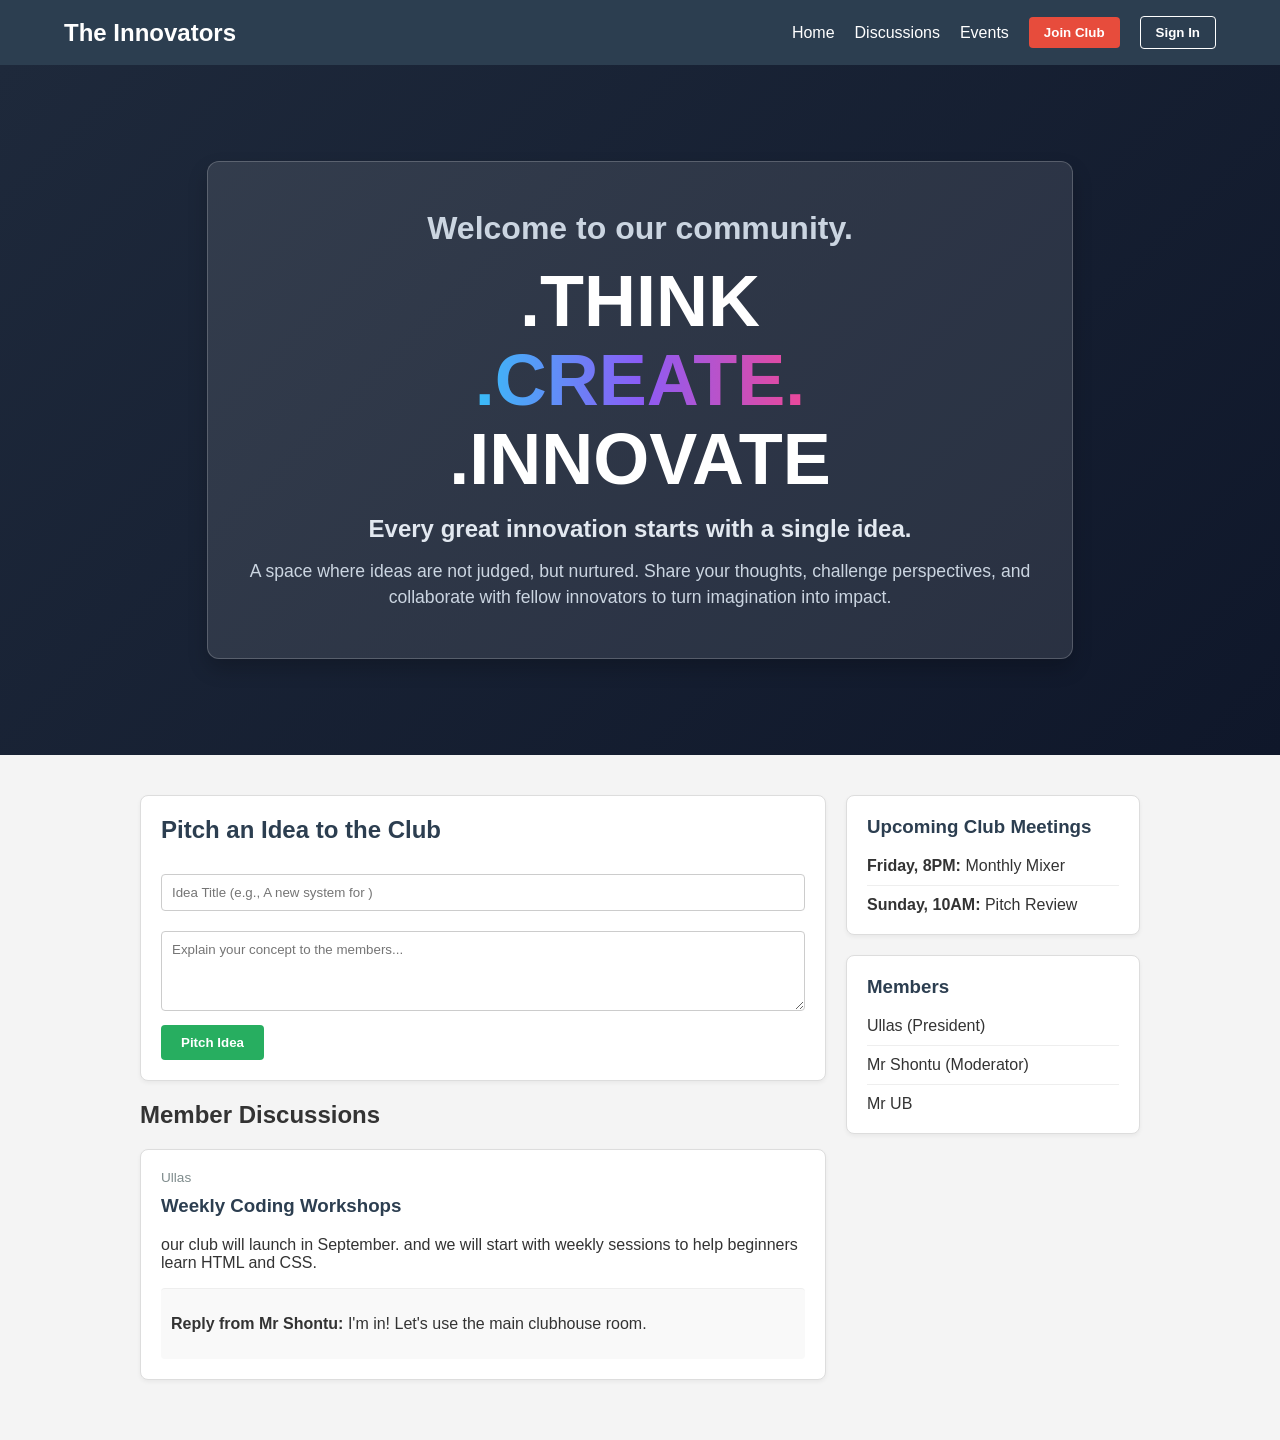
==== index.html @ f1fdfbaf "home , login page created" ====
<!DOCTYPE html>
<html lang="en">

<head>
    <meta charset="UTF-8">
    <meta name="viewport" content="width=device-width, initial-scale=1.0">
    <title>The Innovators</title>
    <link rel="stylesheet" href="style.css">
</head>

<body>

    <nav class="navbar">
        <div class="logo">The Innovators</div>
        <ul class="nav-links">
            <li><a href="#home">Home</a></li>
            <li><a href="#discussions">Discussions</a></li>
            <li><a href="#events">Events</a></li>
            <li><button class="join-btn" onclick="joinClub()">Join Club</button></li>
            <li><button class="sign-in-btn" onclick="signIn()">Sign In</button></li>
        </ul>
    </nav>
    <header class="header-section" id="home">
        <div class="hero-box">
            <h1>Welcome to our community.</h1>
            <h1 class="huge-text">
                .THINK<br>
                <span class="text-highlight">.CREATE.</span><br>
                .INNOVATE
            </h1>
            <h3>Every great innovation starts with a single idea.</h3>
            <p>A space where ideas are not judged, but nurtured. Share your thoughts, challenge perspectives, and
                collaborate with fellow innovators to turn imagination into impact.</p>
        </div>
    </header>

    <div class="club-layout" id="discussions">

        <main class="discussion-area">
            <section class="new-idea-section">
                <h2>Pitch an Idea to the Club</h2>
                <input type="text" id="idea-title" placeholder="Idea Title (e.g., A new system for )">
                <textarea id="idea-desc" placeholder="Explain your concept to the members..."></textarea>
                <button onclick="postIdea()" class="post-btn">Pitch Idea</button>
            </section>

            <section class="discussion-board" id="board">
                <h2>Member Discussions</h2>

                <div class="idea-card">
                    <div class="member-author">Ullas</div>
                    <h3>Weekly Coding Workshops</h3>
                    <p>our club will launch in September. and we will start with weekly sessions to help beginners learn
                        HTML and CSS.
                    </p>
                    <div class="replies">
                        <p><strong>Reply from Mr Shontu:</strong> I'm in! Let's use the main clubhouse room.</p>
                    </div>
                </div>
            </section>
        </main>

        <aside class="club-sidebar" id="events">
            <div class="sidebar-widget">
                <h3>Upcoming Club Meetings</h3>
                <ul>
                    <li><strong>Friday, 8PM:</strong> Monthly Mixer</li>
                    <li><strong>Sunday, 10AM:</strong> Pitch Review</li>
                </ul>
            </div>

            <div class="sidebar-widget">
                <h3>Members</h3>
                <ul class="member-list">
                    <li> Ullas (President)</li>
                    <li>Mr Shontu (Moderator)</li>
                    <li> Mr UB</li>
                </ul>
            </div>
        </aside>
    </div>

    <script src="script.js"></script>
</body>

</html>
---- style.css ----
/* Standard Student Setup */
body {
    font-family: 'Segoe UI', Tahoma, Geneva, Verdana, sans-serif;
    background-color: #f4f4f4;
    color: #333;
    margin: 0;
    padding: 0;
}

html {
    scroll-behavior: smooth;
}

/* Nav Bar with Hover Effects */
.navbar {
    background-color: #2c3e50;
    color: white;
    display: flex;
    justify-content: space-between;
    align-items: center;
    padding: 1rem 5%;
    position: sticky;
    top: 0;
    z-index: 1000;
}

.logo {
    font-size: 1.5rem;
    font-weight: bold;
}

.nav-links {
    list-style: none;
    display: flex;
    gap: 20px;
    align-items: center;
    margin: 0;
}

.nav-links a {
    color: white;
    text-decoration: none;
    transition: color 0.3s;
}

.nav-links a:hover {
    color: #f1c40f;
}

.join-btn,
.sign-in-btn {
    padding: 8px 15px;
    border-radius: 4px;
    cursor: pointer;
    font-weight: bold;
    border: none;
    transition: background-color 0.3s, transform 0.2s;
}

.join-btn {
    background-color: #e74c3c;
    color: white;
}

.join-btn:hover {
    background-color: #c0392b;
    transform: translateY(-2px);
}

.sign-in-btn {
    background-color: transparent;
    color: white;
    border: 1px solid white;
}

.sign-in-btn:hover {
    background-color: white;
    color: #2c3e50;
    transform: translateY(-2px);
}

/* Home / Header Section (Advanced Design Preserved) */
.header-section {
    background: linear-gradient(135deg, #1e293b, #0f172a);
    padding: 6rem 2rem;
    display: flex;
    justify-content: center;
    align-items: center;
    text-align: center;
    color: #f8fafc;
}

.hero-box {
    background-color: rgba(255, 255, 255, 0.1);
    border: 1px solid rgba(255, 255, 255, 0.2);
    border-radius: 12px;
    padding: 3rem 2rem;
    max-width: 800px;
    box-shadow: 0 10px 20px rgba(0, 0, 0, 0.2);
    display: flex;
    flex-direction: column;
    align-items: center;
    gap: 15px;
}

.hero-box h1 {
    margin: 0;
    font-size: 2rem;
    color: #cbd5e1;
}

.huge-text {
    font-size: 4.5rem !important;
    font-weight: bold;
    line-height: 1.1;
    margin: 10px 0;
    color: white !important;
}

.text-highlight {
    background: linear-gradient(to right, #38bdf8, #8b5cf6, #ec4899);
    -webkit-background-clip: text;
    -webkit-text-fill-color: transparent;
}

.hero-box h3 {
    margin: 0;
    font-size: 1.5rem;
    color: #e2e8f0;
}

.hero-box p {
    margin: 0;
    font-size: 1.1rem;
    line-height: 1.5;
    color: #cbd5e1;
}

/* Rest of the site - Simple Student Layout */
.club-layout {
    display: flex;
    max-width: 1000px;
    margin: 40px auto;
    gap: 20px;
    padding: 0 20px;
}

.discussion-area {
    flex: 7;
}

.club-sidebar {
    flex: 3;
}

/* Cards & Widgets */
.new-idea-section,
.idea-card,
.sidebar-widget {
    background-color: white;
    padding: 20px;
    border-radius: 8px;
    border: 1px solid #ddd;
    box-shadow: 0 2px 4px rgba(0, 0, 0, 0.05);
    margin-bottom: 20px;
    transition: transform 0.2s, box-shadow 0.2s;
}

/* Student-level hover effect on cards */
.new-idea-section:hover,
.idea-card:hover,
.sidebar-widget:hover {
    transform: translateY(-3px);
    box-shadow: 0 4px 8px rgba(0, 0, 0, 0.1);
}

.new-idea-section h2,
.idea-card h3,
.sidebar-widget h3 {
    margin-top: 0;
    color: #2c3e50;
}

.member-author {
    font-size: 0.85rem;
    color: #7f8c8d;
    margin-bottom: 10px;
}

/* Inputs and Buttons */
input,
textarea {
    width: 100%;
    padding: 10px;
    margin: 10px 0;
    border: 1px solid #ccc;
    border-radius: 4px;
    box-sizing: border-box;
    font-family: inherit;
}

textarea {
    height: 80px;
    resize: vertical;
}

.post-btn {
    background-color: #27ae60;
    color: white;
    border: none;
    padding: 10px 20px;
    cursor: pointer;
    border-radius: 4px;
    font-weight: bold;
    transition: background-color 0.3s;
}

.post-btn:hover {
    background-color: #219150;
}

/* Sidebar lists */
.sidebar-widget ul {
    list-style-type: none;
    padding: 0;
    margin: 0;
}

.sidebar-widget li {
    margin-bottom: 10px;
    padding-bottom: 10px;
    border-bottom: 1px solid #eee;
}

.sidebar-widget li:last-child {
    border-bottom: none;
    margin-bottom: 0;
    padding-bottom: 0;
}

/* Replies */
.replies {
    margin-top: 15px;
    padding-top: 10px;
    border-top: 1px solid #eee;
    background-color: #f9f9f9;
    padding: 10px;
    border-radius: 4px;
}
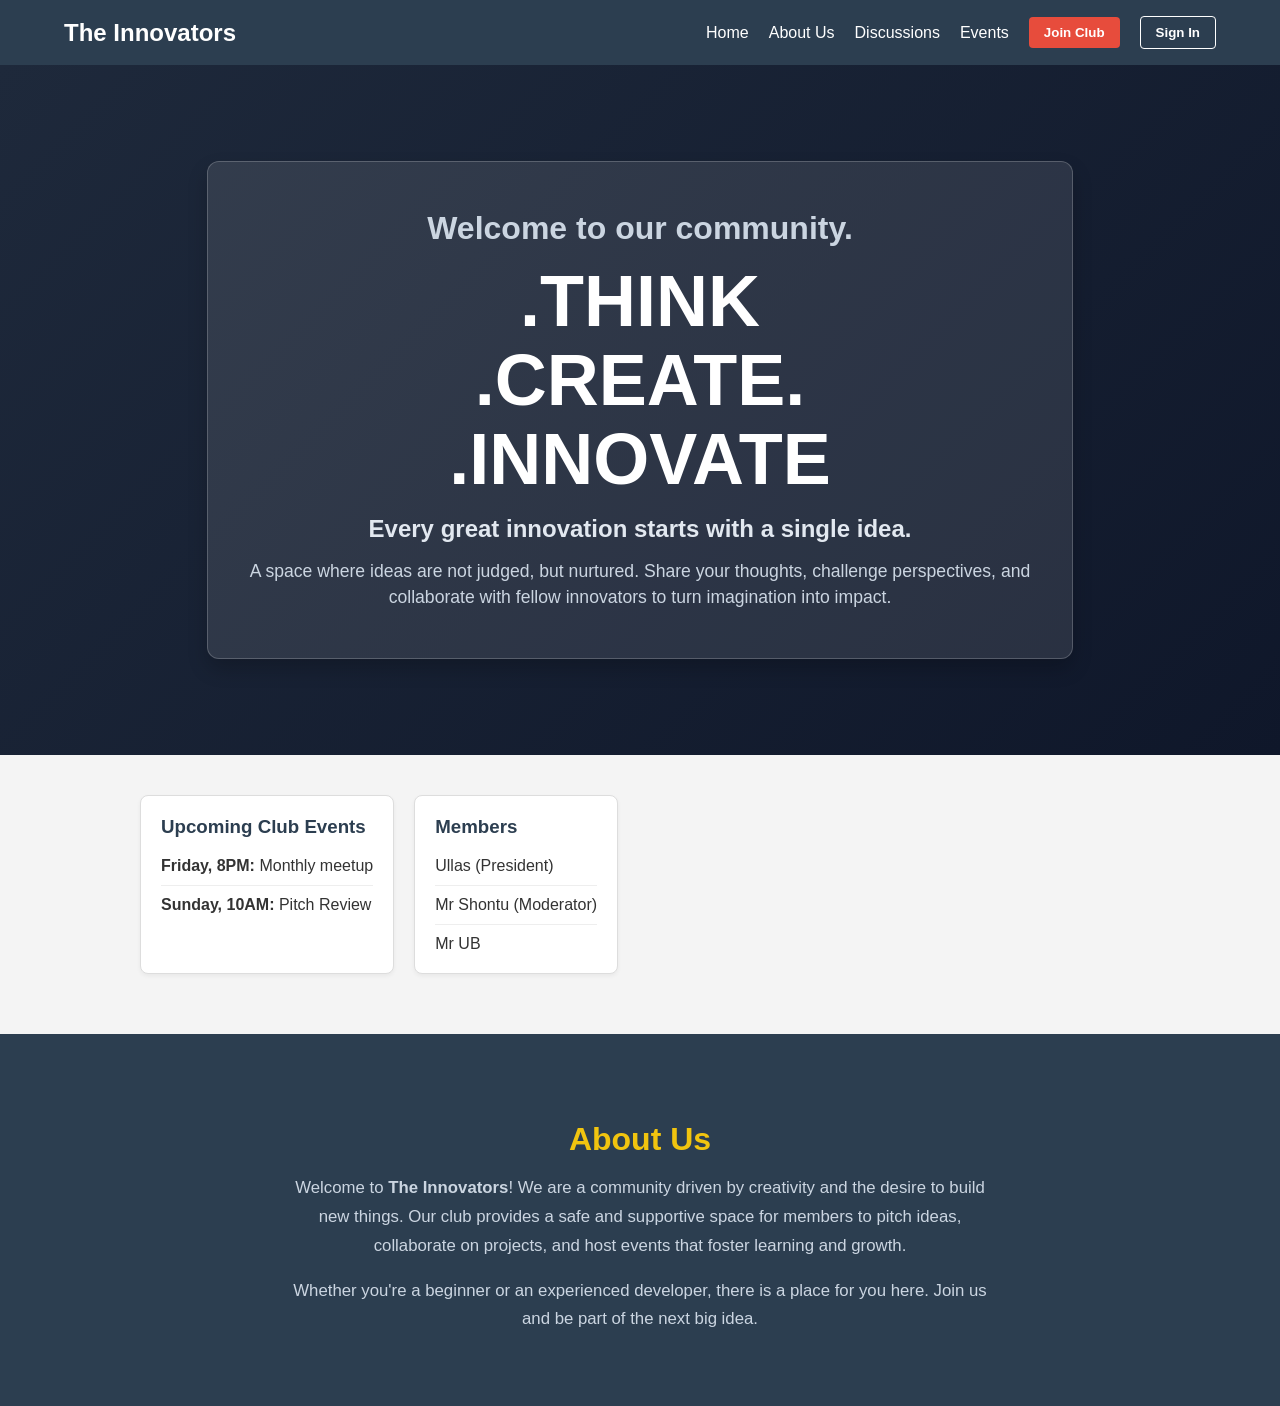
==== commit 1f8b1b4f: "discussions and events page created" ====
--- a/index.html
+++ b/index.html
@@ -14,18 +14,20 @@
         <div class="logo">The Innovators</div>
         <ul class="nav-links">
             <li><a href="#home">Home</a></li>
-            <li><a href="#discussions">Discussions</a></li>
-            <li><a href="#events">Events</a></li>
+            <li><a href="#about">About Us</a></li>
+            <li><a href="discussions.html">Discussions</a></li>
+            <li><a href="events.html">Events</a></li>
             <li><button class="join-btn" onclick="joinClub()">Join Club</button></li>
             <li><button class="sign-in-btn" onclick="signIn()">Sign In</button></li>
         </ul>
     </nav>
+
     <header class="header-section" id="home">
         <div class="hero-box">
             <h1>Welcome to our community.</h1>
             <h1 class="huge-text">
                 .THINK<br>
-                <span class="text-highlight">.CREATE.</span><br>
+                <span>.CREATE.</span><br>
                 .INNOVATE
             </h1>
             <h3>Every great innovation starts with a single idea.</h3>
@@ -34,51 +36,36 @@
         </div>
     </header>
 
-    <div class="club-layout" id="discussions">
-
-        <main class="discussion-area">
-            <section class="new-idea-section">
-                <h2>Pitch an Idea to the Club</h2>
-                <input type="text" id="idea-title" placeholder="Idea Title (e.g., A new system for )">
-                <textarea id="idea-desc" placeholder="Explain your concept to the members..."></textarea>
-                <button onclick="postIdea()" class="post-btn">Pitch Idea</button>
-            </section>
-
-            <section class="discussion-board" id="board">
-                <h2>Member Discussions</h2>
-
-                <div class="idea-card">
-                    <div class="member-author">Ullas</div>
-                    <h3>Weekly Coding Workshops</h3>
-                    <p>our club will launch in September. and we will start with weekly sessions to help beginners learn
-                        HTML and CSS.
-                    </p>
-                    <div class="replies">
-                        <p><strong>Reply from Mr Shontu:</strong> I'm in! Let's use the main clubhouse room.</p>
-                    </div>
-                </div>
-            </section>
-        </main>
-
-        <aside class="club-sidebar" id="events">
-            <div class="sidebar-widget">
-                <h3>Upcoming Club Meetings</h3>
-                <ul>
-                    <li><strong>Friday, 8PM:</strong> Monthly Mixer</li>
-                    <li><strong>Sunday, 10AM:</strong> Pitch Review</li>
-                </ul>
-            </div>
-
-            <div class="sidebar-widget">
-                <h3>Members</h3>
-                <ul class="member-list">
-                    <li> Ullas (President)</li>
-                    <li>Mr Shontu (Moderator)</li>
-                    <li> Mr UB</li>
-                </ul>
-            </div>
+    <!-- Aside layout -->
+    <div style="max-width: 1000px; margin: 40px auto; padding: 0 20px; display: flex; gap: 20px;">
+        <div class="sidebar-widget">
+            <h3>Upcoming Club Events</h3>
+            <ul>
+                <li><strong>Friday, 8PM:</strong> Monthly meetup</li>
+                <li><strong>Sunday, 10AM:</strong> Pitch Review</li>
+            </ul>
+        </div>
+        <aside class="sidebar-widget">
+            <h3>Members</h3>
+            <ul class="member-list">
+                <li>Ullas (President)</li>
+                <li>Mr Shontu (Moderator)</li>
+                <li>Mr UB</li>
+            </ul>
         </aside>
     </div>
+
+    <!-- About Us Section at bottom -->
+    <section class="about-section" id="about">
+        <div class="about-box">
+            <h2>About Us</h2>
+            <p>Welcome to <strong>The Innovators</strong>! We are a community driven by creativity and the desire to
+                build new things. Our club provides a safe and supportive space for members to pitch ideas, collaborate
+                on projects, and host events that foster learning and growth.</p>
+            <p>Whether you're a beginner or an experienced developer, there is a place for you here. Join us and be part
+                of the next big idea.</p>
+        </div>
+    </section>
 
     <script src="script.js"></script>
 </body>
--- a/style.css
+++ b/style.css
@@ -118,9 +118,7 @@
 }
 
 .text-highlight {
-    background: linear-gradient(to right, #38bdf8, #8b5cf6, #ec4899);
-    -webkit-background-clip: text;
-    -webkit-text-fill-color: transparent;
+    color: white;
 }
 
 .hero-box h3 {
@@ -151,6 +149,127 @@
 
 .club-sidebar {
     flex: 3;
+}
+
+/* Combined Members & Events sidebar on home page */
+.club-sidebar-combined {
+    max-width: 400px;
+    margin: 0 auto;
+    width: 100%;
+}
+
+/* About Us section at bottom of home page */
+.about-section {
+    background-color: #2c3e50;
+    color: #f8fafc;
+    padding: 60px 20px;
+    margin-top: 40px;
+    text-align: center;
+}
+
+.about-box {
+    max-width: 700px;
+    margin: 0 auto;
+}
+
+.about-box h2 {
+    font-size: 2rem;
+    margin-bottom: 16px;
+    color: #f1c40f;
+}
+
+.about-box p {
+    font-size: 1.05rem;
+    line-height: 1.7;
+    color: #cbd5e1;
+    margin-bottom: 12px;
+}
+
+/* ====== Events Page Styles ====== */
+.events-page {
+    max-width: 1000px;
+    margin: 40px auto;
+    padding: 0 20px;
+}
+
+.events-page-title {
+    font-size: 2rem;
+    color: #2c3e50;
+    margin-bottom: 30px;
+    text-align: center;
+}
+
+.events-section {
+    margin-bottom: 50px;
+}
+
+.events-section-title {
+    font-size: 1.4rem;
+    color: #2c3e50;
+    border-bottom: 2px solid #ddd;
+    padding-bottom: 10px;
+    margin-bottom: 20px;
+}
+
+.events-grid {
+    display: grid;
+    grid-template-columns: repeat(auto-fill, minmax(280px, 1fr));
+    gap: 20px;
+}
+
+.event-card {
+    background-color: white;
+    padding: 20px;
+    border-radius: 8px;
+    border: 1px solid #ddd;
+    box-shadow: 0 2px 4px rgba(0,0,0,0.05);
+    transition: transform 0.2s, box-shadow 0.2s;
+    position: relative;
+}
+
+.event-card:hover {
+    transform: translateY(-3px);
+    box-shadow: 0 6px 12px rgba(0,0,0,0.1);
+}
+
+.event-card h3 {
+    margin: 10px 0 8px;
+    color: #2c3e50;
+}
+
+.event-card p {
+    font-size: 0.95rem;
+    color: #555;
+    line-height: 1.5;
+}
+
+.event-date {
+    font-size: 0.82rem;
+    color: #7f8c8d;
+    font-weight: bold;
+    margin-bottom: 4px;
+}
+
+.event-badge {
+    display: inline-block;
+    margin-top: 14px;
+    padding: 4px 12px;
+    border-radius: 20px;
+    font-size: 0.78rem;
+    font-weight: bold;
+    letter-spacing: 0.5px;
+}
+
+.event-badge.upcoming {
+    background-color: #e8f5e9;
+    color: #27ae60;
+    border: 1px solid #27ae60;
+}
+
+.event-badge.past {
+    background-color: #f0f0f0;
+    color: #7f8c8d;
+    border: 1px solid #bbb;
 }
 
 /* Cards & Widgets */
